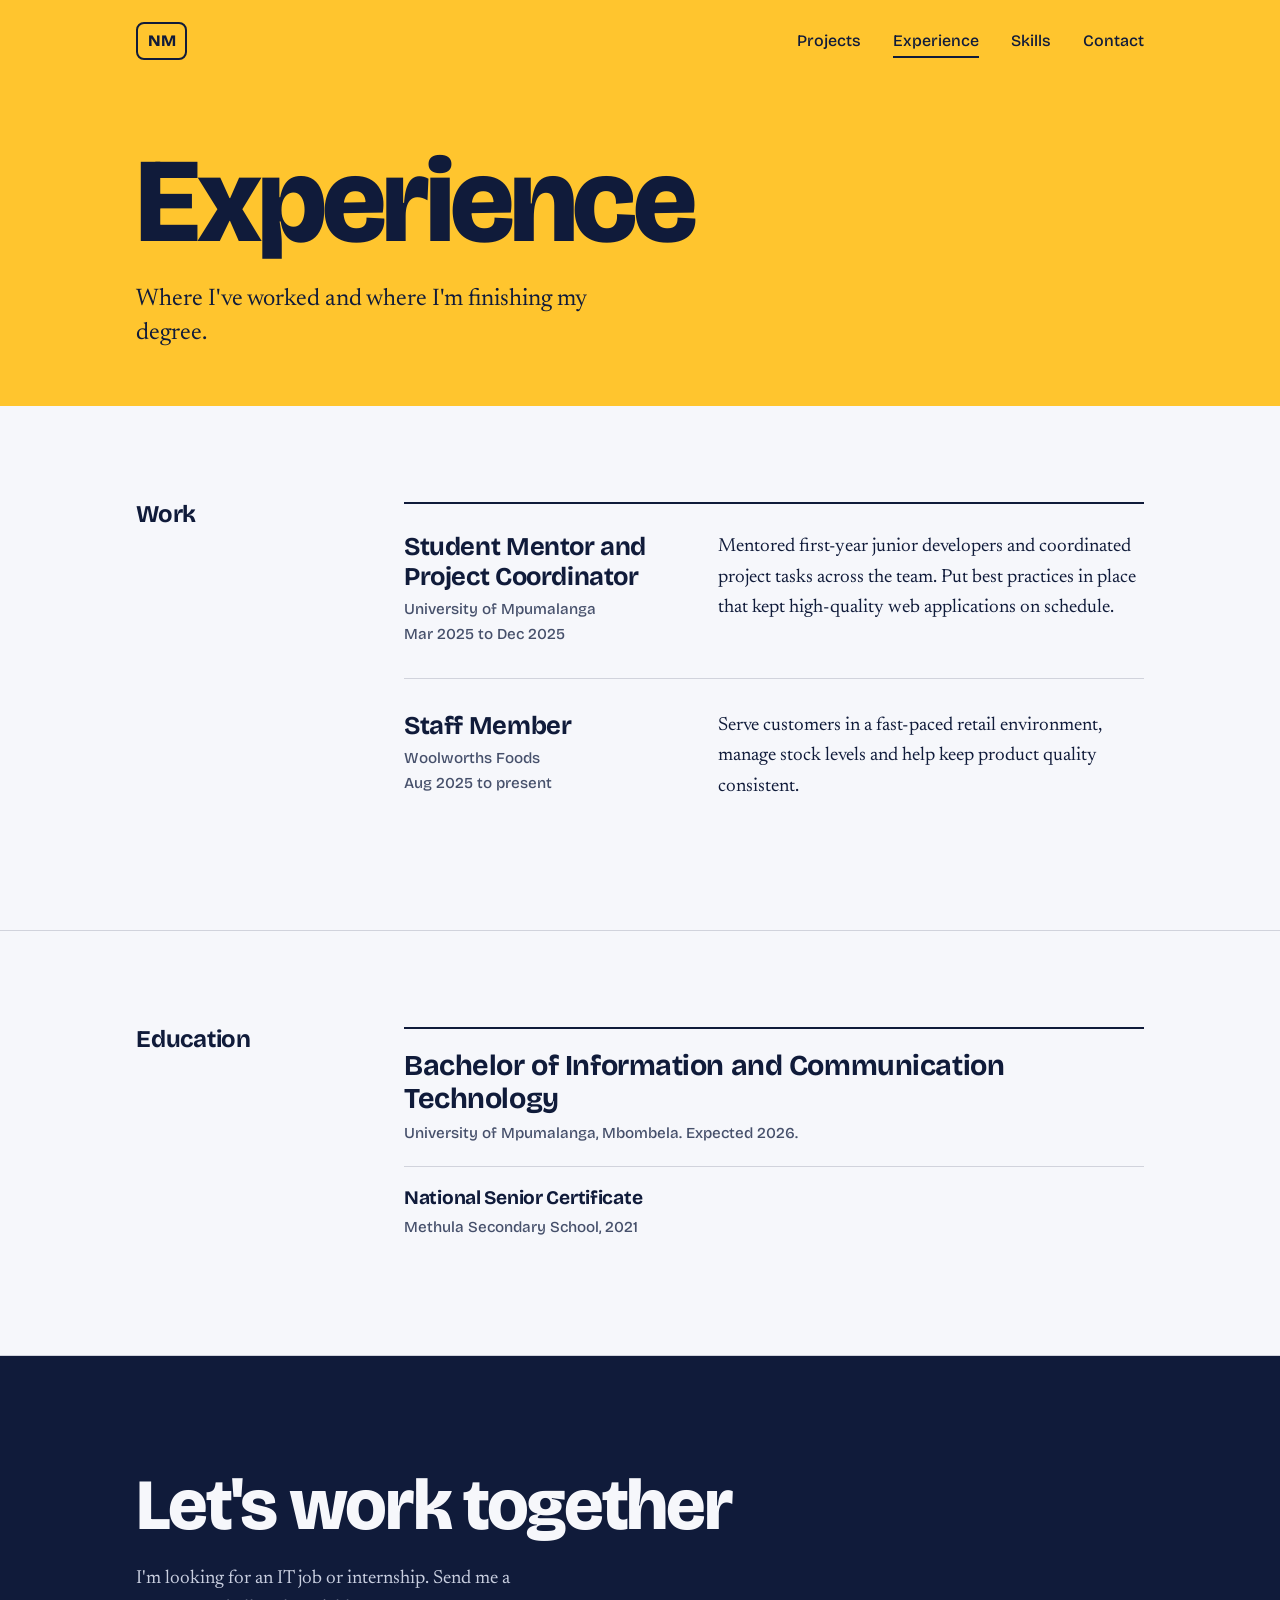
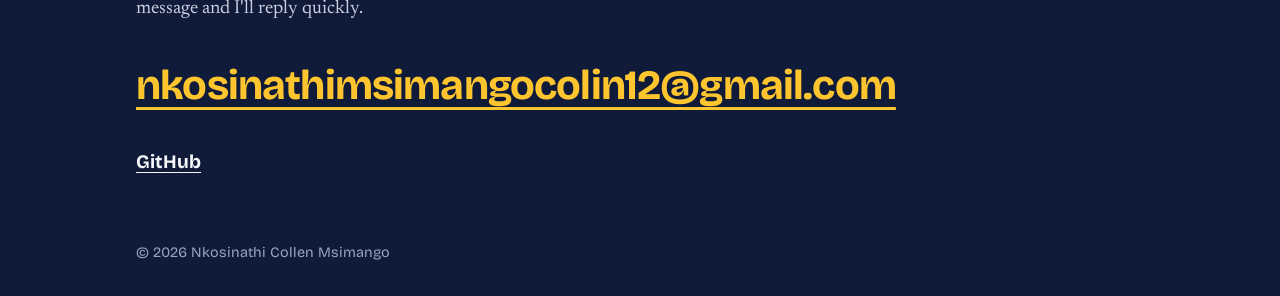
==== experience.html @ f0b8b4c4 "Initial WebResume upload" ====
<!doctype html>
<html lang="en">
<head>
  <meta charset="utf-8">
  <meta name="viewport" content="width=device-width, initial-scale=1">
  <title>Experience | Nkosinathi Msimango</title>
  <meta name="description" content="Work experience and education of Nkosinathi Msimango: student mentor and project coordinator, BICT at the University of Mpumalanga.">
  <meta name="theme-color" content="#FFC52E">
  <link rel="preconnect" href="https://fonts.googleapis.com">
  <link rel="preconnect" href="https://fonts.gstatic.com" crossorigin>
  <link href="https://fonts.googleapis.com/css2?family=Bricolage+Grotesque:opsz,wght@12..96,500;12..96,700;12..96,800&family=Newsreader:ital,opsz,wght@0,6..72,400;0,6..72,500;1,6..72,400&display=swap" rel="stylesheet">
  <link rel="stylesheet" href="style.css">
</head>
<body>

<a class="skip" href="#main">Skip to content</a>

<header class="hero hero-page">
  <div class="wrap">
    <nav class="nav" aria-label="Main">
      <a class="nav-home" href="index.html">NM</a>
      <ul>
        <li><a href="projects.html">Projects</a></li>
        <li><a href="experience.html" aria-current="page">Experience</a></li>
        <li><a href="skills.html">Skills</a></li>
        <li><a href="#contact">Contact</a></li>
      </ul>
    </nav>
    <h1 class="page-title"><span class="line"><span>Experience</span></span></h1>
    <p class="page-intro">Where I've worked and where I'm finishing my degree.</p>
  </div>
</header>

<main id="main">

  <section class="section">
    <div class="wrap split">
      <h2>Work</h2>
      <div class="list">

        <article class="role">
          <div class="project-head">
            <h3>Student Mentor and Project Coordinator</h3>
            <p class="meta">University of Mpumalanga<br>Mar 2025 to Dec 2025</p>
          </div>
          <div class="project-body">
            <p>Mentored first-year junior developers and coordinated project tasks across the team. Put best practices in place that kept high-quality web applications on schedule.</p>
          </div>
        </article>

        <article class="role">
          <div class="project-head">
            <h3>Staff Member</h3>
            <p class="meta">Woolworths Foods<br>Aug 2025 to present</p>
          </div>
          <div class="project-body">
            <p>Serve customers in a fast-paced retail environment, manage stock levels and help keep product quality consistent.</p>
          </div>
        </article>

      </div>
    </div>
  </section>

  <section class="section">
    <div class="wrap split">
      <h2>Education</h2>
      <div class="list">
        <div class="edu">
          <h3>Bachelor of Information and Communication Technology</h3>
          <p class="meta">University of Mpumalanga, Mbombela. Expected 2026.</p>
        </div>
        <div class="edu edu-small">
          <h3>National Senior Certificate</h3>
          <p class="meta">Methula Secondary School, 2021</p>
        </div>
      </div>
    </div>
  </section>

</main>

<footer id="contact" class="contact">
  <div class="wrap">
    <h2>Let's work together</h2>
    <p class="contact-lead">I'm looking for an IT job or internship. Send me a message and I'll reply quickly.</p>
    <a class="email" href="mailto:nkosinathimsimangocolin12@gmail.com">nkosinathimsimangocolin12@gmail.com</a>
    <ul class="contact-links">
      <li><a href="https://github.com/Jayday0707-MNC" target="_blank" rel="noopener">GitHub</a></li>
    </ul>
    <p class="copy">&copy; <span id="year">2026</span> Nkosinathi Collen Msimango</p>
  </div>
</footer>

<script src="main.js"></script>
</body>
</html>
---- style.css ----
/* ---------- Tokens ---------- */
:root {
  --sun: #FFC52E;     /* hero band */
  --ink: #101B3A;     /* text and dark surfaces */
  --paper: #F6F7FB;   /* page background */
  --muted: #46506B;   /* secondary text */
  --line: rgba(16, 27, 58, 0.16);
  --signal: #2347E8;  /* links */

  --display: "Bricolage Grotesque", "Segoe UI", system-ui, sans-serif;
  --body: "Newsreader", Georgia, "Times New Roman", serif;

  --gutter: clamp(20px, 5vw, 56px);
  --max: 1120px;
}

/* ---------- Base ---------- */
*, *::before, *::after { box-sizing: border-box; }
html { scroll-behavior: smooth; }
body {
  margin: 0;
  background: var(--paper);
  color: var(--ink);
  font-family: var(--body);
  font-size: 1.1875rem;
  line-height: 1.6;
  -webkit-font-smoothing: antialiased;
}
h1, h2, h3 { font-family: var(--display); margin: 0; line-height: 1.05; }
p { margin: 0 0 0.9em; }
a { color: inherit; }
ul { list-style: none; margin: 0; padding: 0; }

.wrap { max-width: var(--max); margin: 0 auto; padding: 0 var(--gutter); }

:focus-visible { outline: 3px solid var(--signal); outline-offset: 3px; border-radius: 2px; }

.skip {
  position: absolute; left: -999px; top: 8px;
  background: var(--ink); color: #fff; padding: 8px 14px; z-index: 10;
}
.skip:focus { left: 8px; }

/* ---------- Hero ---------- */
.hero { background: var(--sun); padding-bottom: clamp(36px, 6vw, 72px); }

.nav {
  display: flex; align-items: center; justify-content: space-between;
  padding: 22px 0; font-family: var(--display); font-weight: 500; font-size: 1rem;
}
.nav-home {
  font-weight: 800; text-decoration: none; letter-spacing: -0.02em;
  border: 2px solid var(--ink); border-radius: 8px; padding: 4px 10px;
}
.nav ul { display: flex; gap: clamp(14px, 3vw, 32px); }
.nav ul a { text-decoration: none; padding: 6px 0; border-bottom: 2px solid transparent; }
.nav ul a:hover { border-bottom-color: var(--ink); }

.name {
  font-weight: 800;
  font-size: clamp(3.1rem, 13.5vw, 10.5rem);
  line-height: 0.9;
  letter-spacing: -0.035em;
  margin: clamp(28px, 7vw, 88px) 0 clamp(28px, 5vw, 56px);
}
.name .line { display: block; overflow: hidden; padding-bottom: 0.06em; }
.name .line > span { display: inline-block; animation: rise 0.9s cubic-bezier(0.2, 0.8, 0.2, 1) both; }
.name .line:nth-child(2) > span { animation-delay: 0.12s; }
@keyframes rise { from { transform: translateY(105%); } to { transform: translateY(0); } }

.hero-foot {
  display: grid; gap: 28px 48px;
  grid-template-columns: 1.3fr 1fr;
  border-top: 2px solid var(--ink);
  padding-top: 24px;
}
.intro { font-size: clamp(1.25rem, 2.2vw, 1.6rem); line-height: 1.35; max-width: 34ch; margin: 0; }

.facts { font-family: var(--display); font-weight: 500; font-size: 1rem; line-height: 1.45; display: grid; gap: 8px; align-content: start; }
.status { display: flex; align-items: center; gap: 10px; font-weight: 700; }
.dot { width: 10px; height: 10px; border-radius: 50%; background: var(--ink); flex: none; box-shadow: 0 0 0 4px rgba(16, 27, 58, 0.18); }
.clock { font-variant-numeric: tabular-nums; font-weight: 700; }

.actions { grid-column: 1 / -1; display: flex; flex-wrap: wrap; gap: 12px; }
.btn {
  font-family: var(--display); font-weight: 700; font-size: 1rem; text-decoration: none;
  padding: 12px 22px; border: 2px solid var(--ink); border-radius: 999px;
  transition: background 0.15s, color 0.15s;
}
.btn:hover { background: var(--ink); color: var(--sun); }
.btn-solid { background: var(--ink); color: var(--sun); }
.btn-solid:hover { background: transparent; color: var(--ink); }

/* ---------- Sections ---------- */
.section { padding: clamp(48px, 8vw, 96px) 0; border-bottom: 1px solid var(--line); }
.split { display: grid; grid-template-columns: 220px 1fr; gap: 24px 48px; }
.section h2 { font-size: 1.5rem; font-weight: 700; letter-spacing: -0.01em; }

.meta { font-family: var(--display); font-weight: 500; font-size: 0.95rem; color: var(--muted); margin: 6px 0 0; }

/* Projects */
.list { display: grid; }
.project, .role {
  display: grid; grid-template-columns: minmax(0, 0.9fr) minmax(0, 1.4fr); gap: 16px 40px;
  padding: 32px 0; border-top: 1px solid var(--line);
}
.project:first-child, .role:first-child { border-top: 2px solid var(--ink); padding-top: 28px; }
.project h3 { font-size: clamp(1.7rem, 3.4vw, 2.5rem); font-weight: 800; letter-spacing: -0.025em; }
.role h3 { font-size: clamp(1.25rem, 2.2vw, 1.6rem); font-weight: 700; letter-spacing: -0.015em; line-height: 1.15; }
.project-body p { max-width: 58ch; }
.project-body p:last-child, .role .project-body p { margin-bottom: 0; }
.stack { font-family: var(--display); font-weight: 500; font-size: 0.95rem; color: var(--muted); }
.link {
  display: inline-block; margin-top: 4px;
  font-family: var(--display); font-weight: 700; font-size: 1rem; color: var(--signal);
  text-decoration: underline; text-underline-offset: 4px; text-decoration-thickness: 2px;
}
.link:hover { text-decoration-thickness: 4px; }

/* About */
.about { border-top: 2px solid var(--ink); padding-top: 24px; font-size: clamp(1.2rem, 2vw, 1.4rem); line-height: 1.5; }
.about p { max-width: 52ch; }
.about p:last-child { margin-bottom: 0; }

/* Skills */
.skills { margin: 0; }
.skills > div { display: grid; grid-template-columns: 200px 1fr; gap: 8px 24px; padding: 14px 0; border-top: 1px solid var(--line); }
.skills > div:first-child { border-top: 2px solid var(--ink); }
.skills dt { font-family: var(--display); font-weight: 700; }
.skills dd { margin: 0; }

/* Certifications */
.certs { margin: 0; }
.certs li { display: grid; gap: 2px; padding: 14px 0; border-top: 1px solid var(--line); }
.certs li:first-child { border-top: 2px solid var(--ink); }
.certs strong { font-family: var(--display); font-weight: 700; line-height: 1.3; }
.certs .meta { margin: 0; max-width: 62ch; }

/* Education */
.edu { border-top: 1px solid var(--line); padding: 20px 0; }
.edu:first-child { border-top: 2px solid var(--ink); }
.edu h3 { font-size: clamp(1.3rem, 2.4vw, 1.8rem); font-weight: 700; letter-spacing: -0.015em; line-height: 1.15; }
.edu-small h3 { font-size: 1.2rem; }

/* ---------- Contact ---------- */
.contact { background: var(--ink); color: var(--paper); padding: clamp(56px, 9vw, 112px) 0 32px; }
.contact h2 { font-size: clamp(2.2rem, 6vw, 4.5rem); font-weight: 800; letter-spacing: -0.03em; }
.contact-lead { max-width: 40ch; margin: 20px 0 28px; color: #C9CFE0; }
.email {
  font-family: var(--display); font-weight: 700; letter-spacing: -0.02em;
  font-size: clamp(1.4rem, 4.2vw, 2.6rem); color: var(--sun);
  text-decoration: underline; text-underline-offset: 8px; text-decoration-thickness: 3px; overflow-wrap: anywhere;
}
.email:hover { text-decoration-thickness: 6px; }
.contact-links { display: flex; gap: 24px; margin-top: 28px; font-family: var(--display); font-weight: 700; }
.contact-links a { text-underline-offset: 4px; }
.contact :focus-visible { outline-color: var(--sun); }
.copy { margin: 64px 0 0; font-size: 0.9rem; color: #9AA4BF; font-family: var(--display); }

/* ---------- Small screens ---------- */
@media (max-width: 820px) {
  .split { grid-template-columns: 1fr; }
  .hero-foot { grid-template-columns: 1fr; }
  .project, .role { grid-template-columns: 1fr; }
  .skills > div { grid-template-columns: 1fr; gap: 2px; }
  .nav ul { gap: 14px; font-size: 0.9rem; }
}

/* ---------- Motion and print ---------- */
@media (prefers-reduced-motion: reduce) {
  html { scroll-behavior: auto; }
  .name .line > span { animation: none; }
}
@media print {
  .nav, .actions, .skip { display: none; }
  .hero, .contact { background: #fff; color: #000; }
  .email { color: #000; }
  .project { break-inside: avoid; }
}
/* ---------- Multi-page additions ---------- */
.nav { flex-wrap: wrap; gap: 8px 16px; }
.nav ul a[aria-current="page"] { border-bottom-color: var(--ink); }

/* Smaller header band used on inner pages */
.hero-page { padding-bottom: clamp(32px, 5vw, 56px); }
.page-title {
  font-weight: 800;
  font-size: clamp(2.8rem, 10vw, 7.5rem);
  line-height: 0.92;
  letter-spacing: -0.035em;
  margin: clamp(24px, 5vw, 64px) 0 20px;
}
.page-title .line { display: block; overflow: hidden; padding-bottom: 0.06em; }
.page-title .line > span { display: inline-block; animation: rise 0.9s cubic-bezier(0.2, 0.8, 0.2, 1) both; }
.page-intro { font-size: clamp(1.2rem, 2vw, 1.5rem); line-height: 1.4; max-width: 40ch; margin: 0; }

/* Selected work list on the home page */
.teaser { border-top: 2px solid var(--ink); }
.teaser li { border-bottom: 1px solid var(--line); }
.teaser a {
  display: flex; justify-content: space-between; align-items: baseline;
  gap: 8px 16px; flex-wrap: wrap; padding: 22px 0; text-decoration: none;
}
.teaser-title { font-family: var(--display); font-weight: 800; font-size: clamp(1.6rem, 3.2vw, 2.4rem); letter-spacing: -0.025em; line-height: 1.1; }
.teaser a:hover .teaser-title { color: var(--signal); }
.teaser .meta { margin: 0; }
.more { margin: 24px 0 0; }

@media (prefers-reduced-motion: reduce) {
  .page-title .line > span { animation: none; }
}
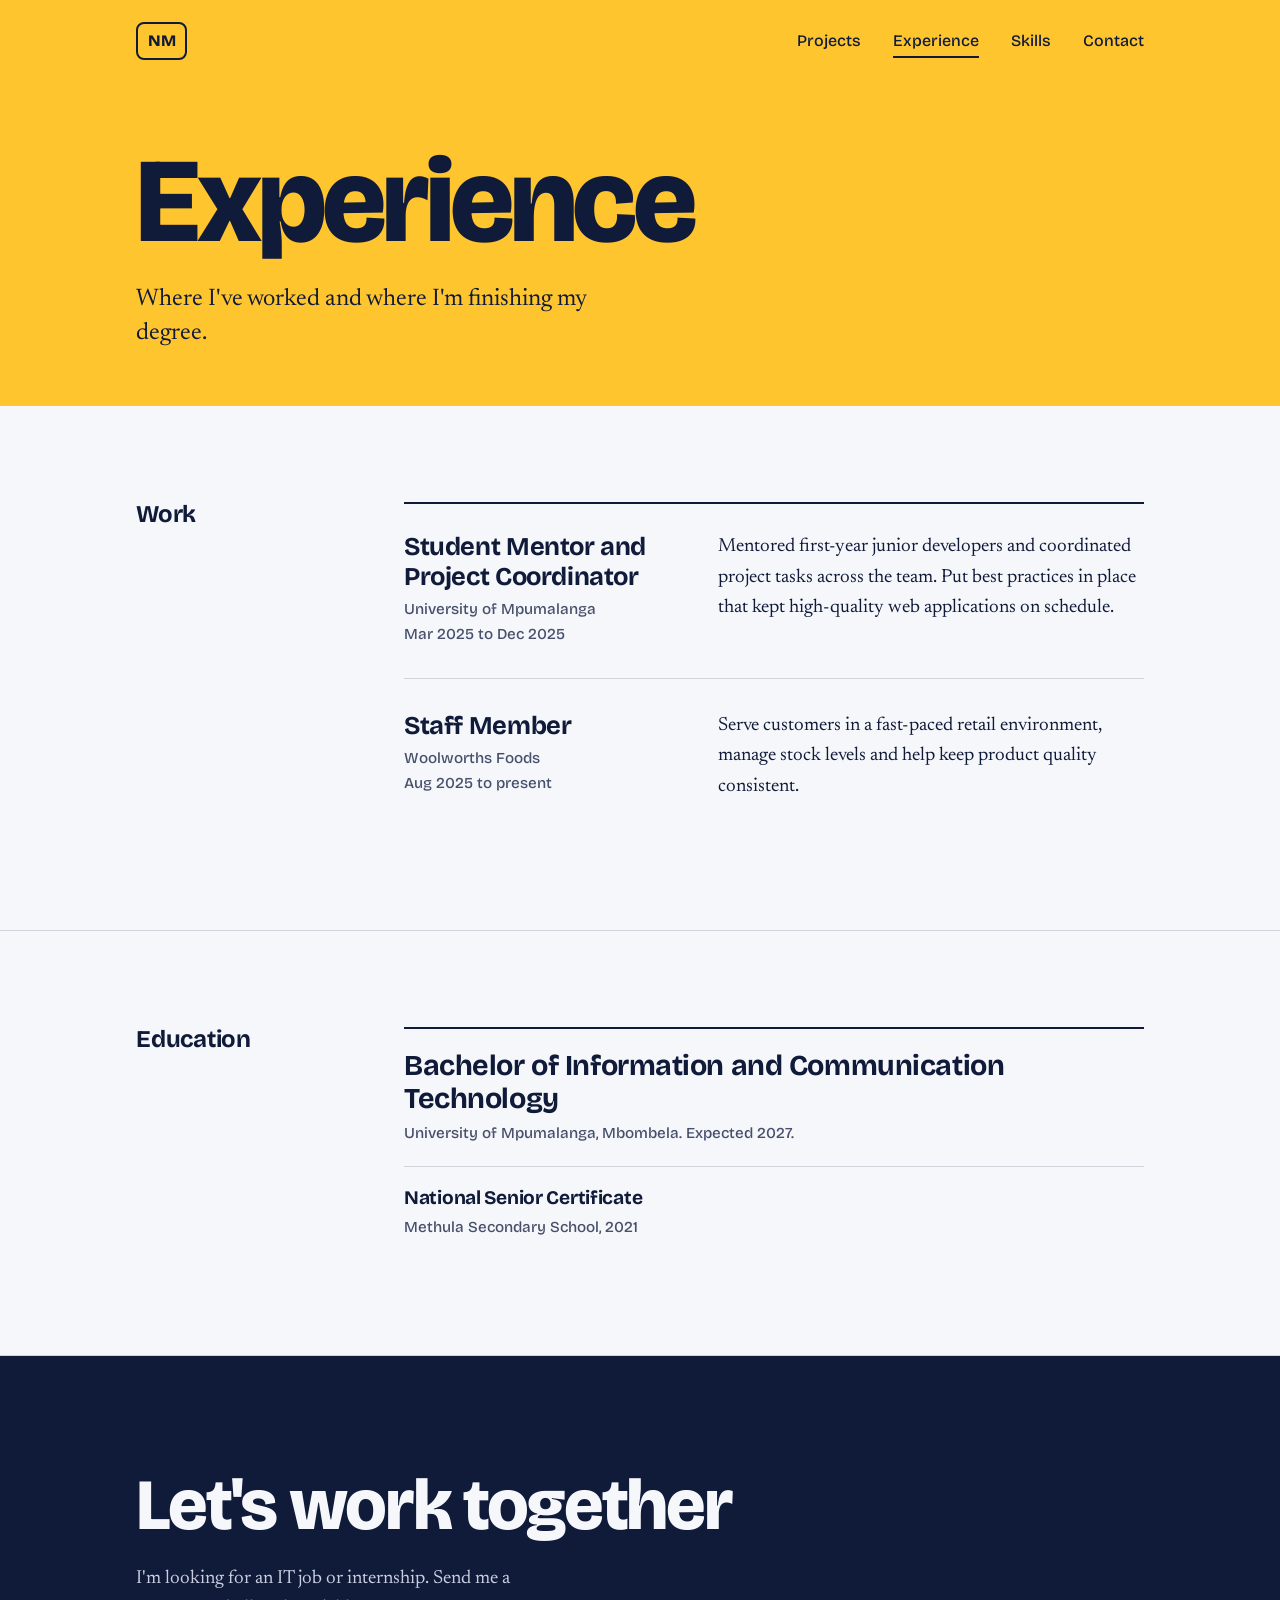
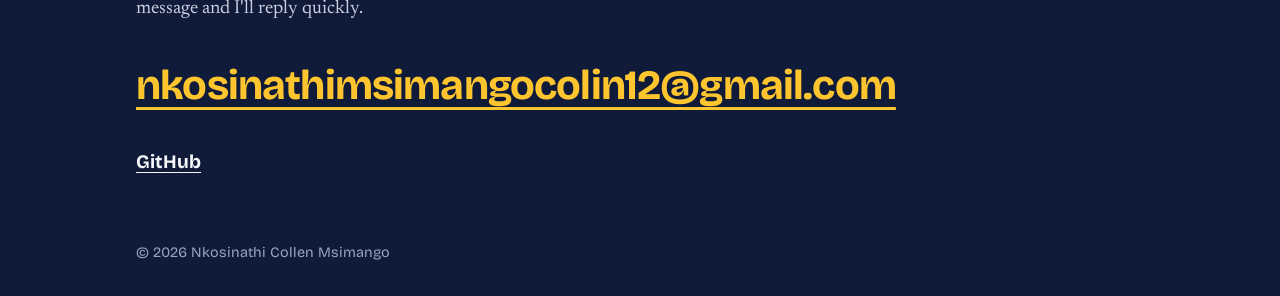
==== commit f9879e9e: "Add Kasi Jobs live demo link" ====
--- a/experience.html
+++ b/experience.html
@@ -68,7 +68,7 @@
       <div class="list">
         <div class="edu">
           <h3>Bachelor of Information and Communication Technology</h3>
-          <p class="meta">University of Mpumalanga, Mbombela. Expected 2026.</p>
+          <p class="meta">University of Mpumalanga, Mbombela. Expected 2027.</p>
         </div>
         <div class="edu edu-small">
           <h3>National Senior Certificate</h3>
